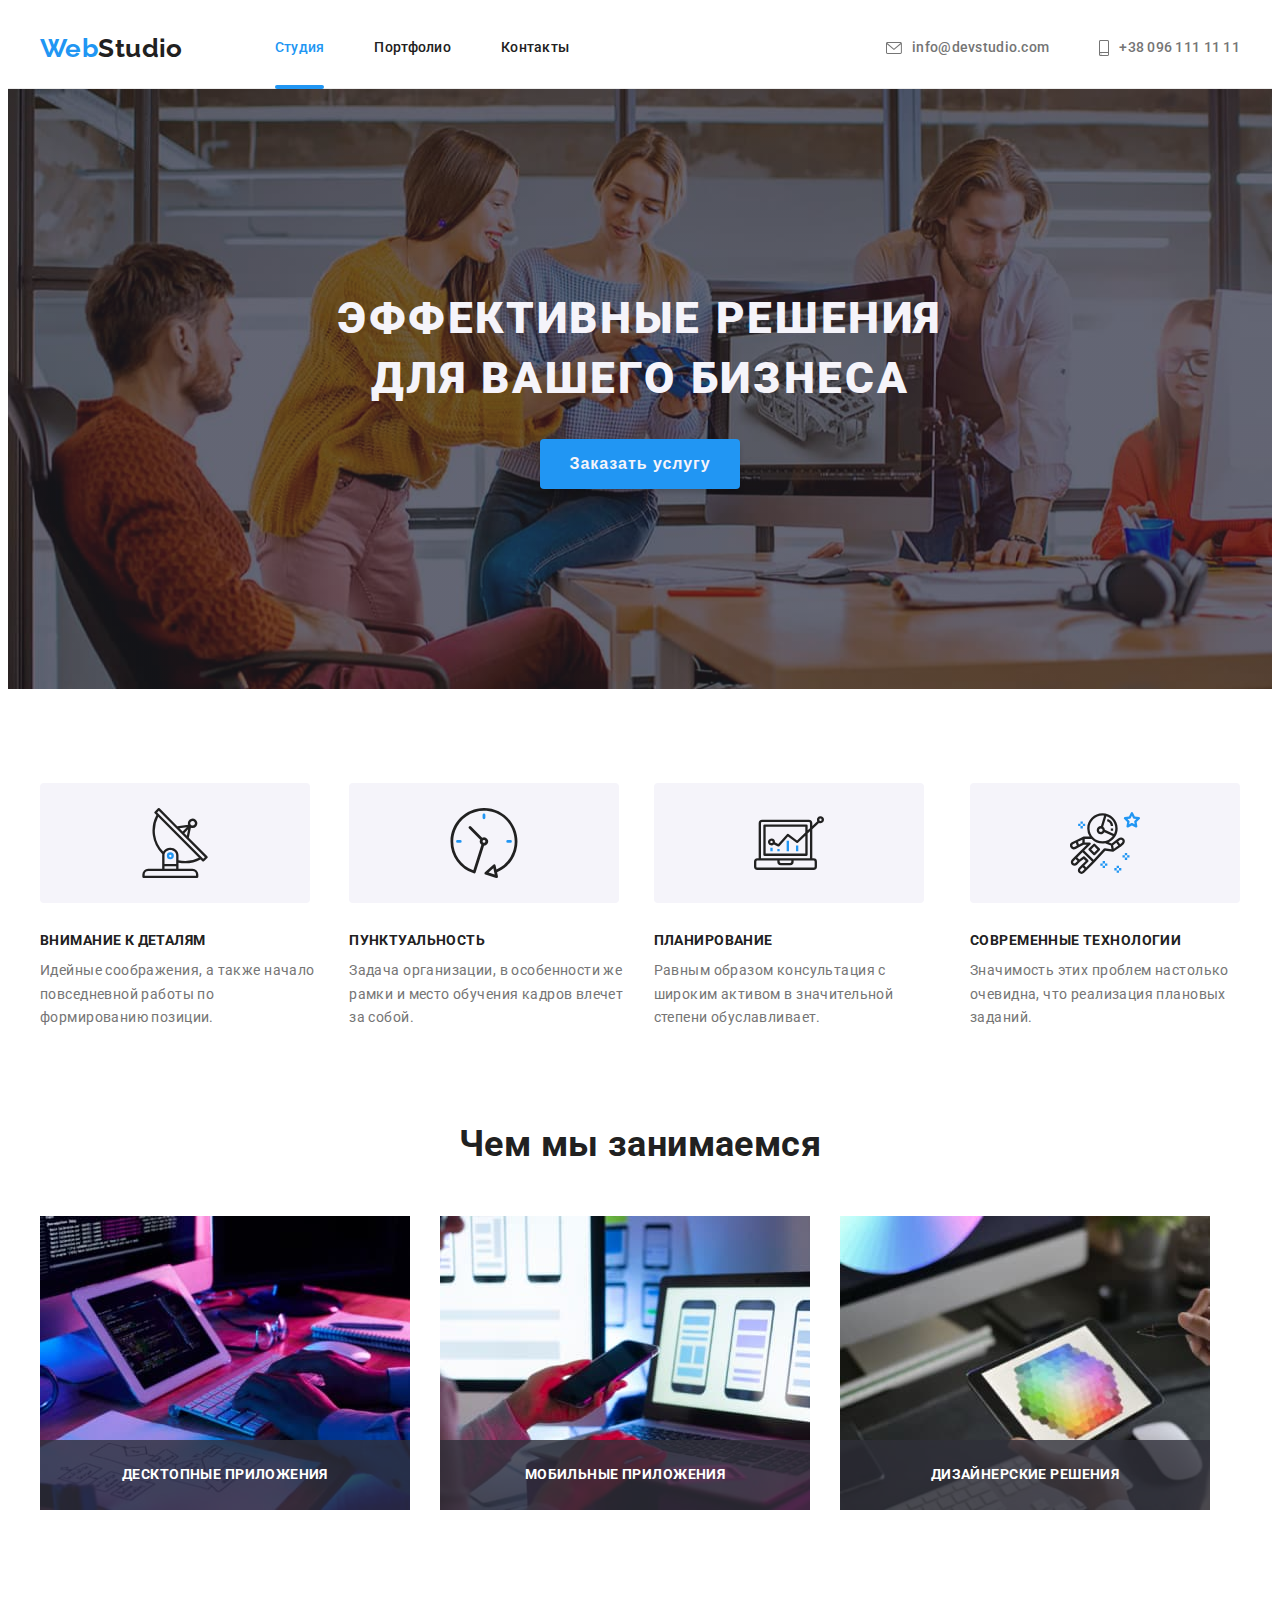
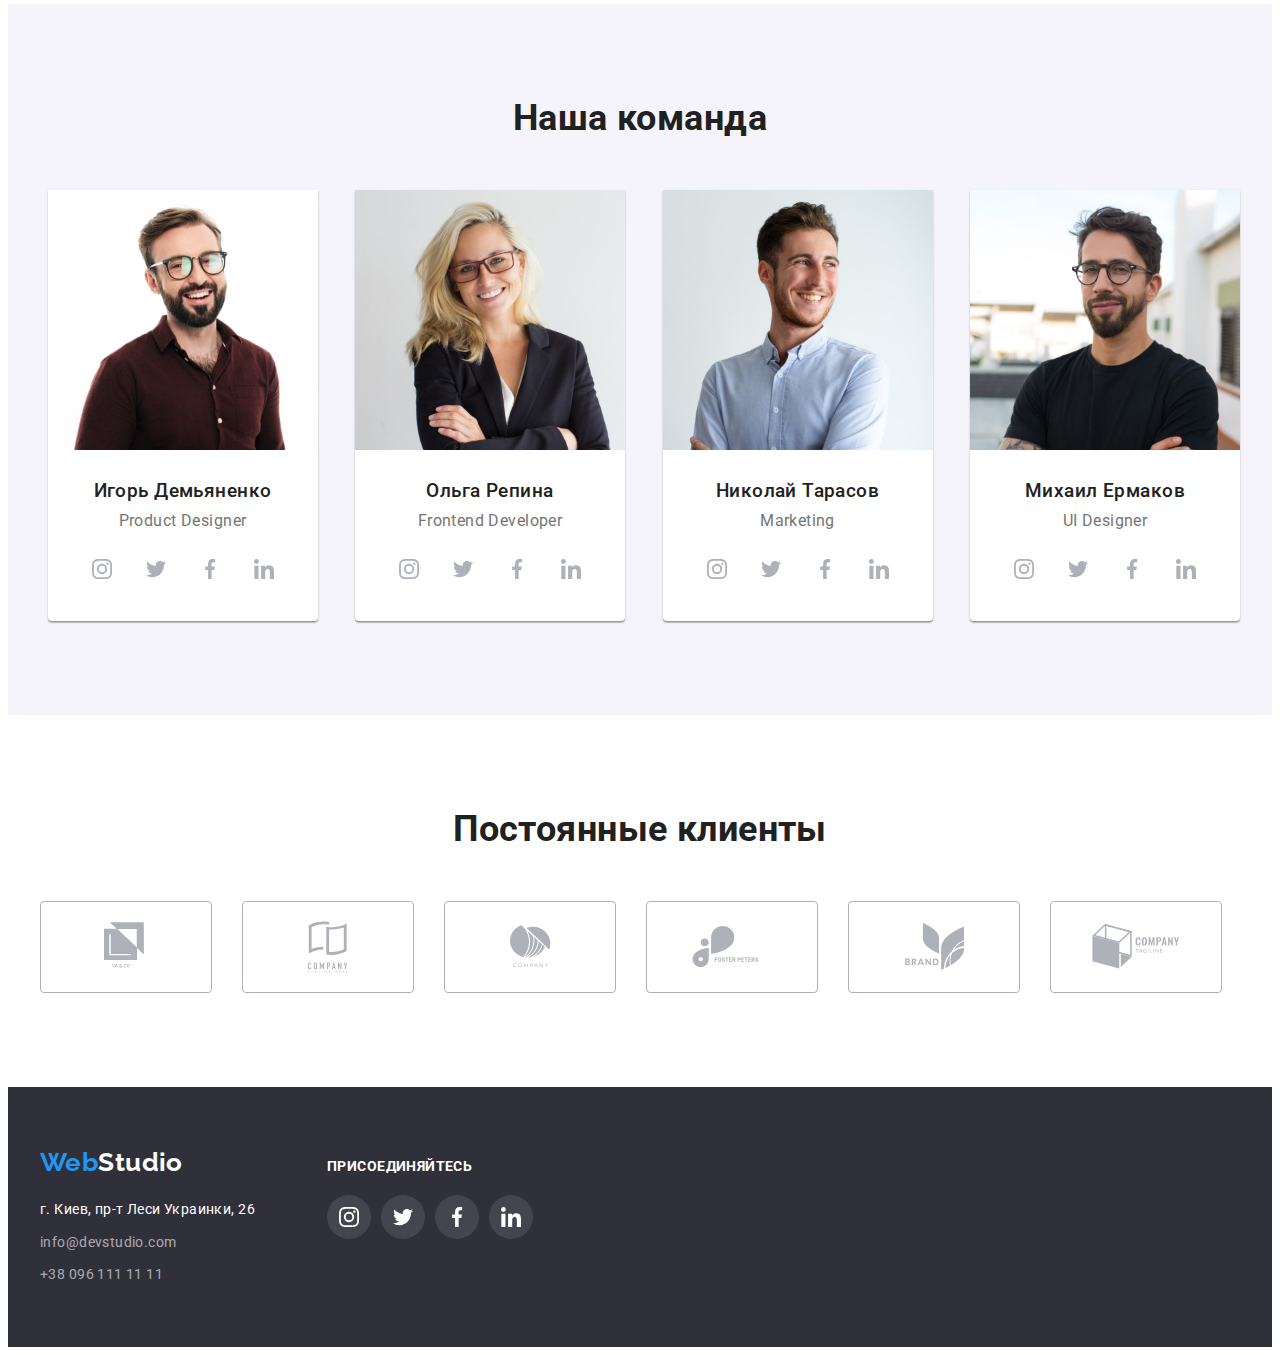
==== index.html @ ab5f8d40 "add form" ====
<!DOCTYPE html>
<html lang="ru">
<head>
    <meta charset="UTF-8">
    <meta name="viewport" content="width=device-width, initial-scale=1.0">
    <title>WebStudio</title>
    <link rel="stylesheet" href="https://cdnjs.cloudflare.com/ajax/libs/modern-normalize/1.0.0/modern-normalize.min.css"
        integrity="sha512-ISS7cAi1PEhQ8jnbJpJZMd29NlhNj4AWYyLOSp2CE/CsHxTCu+r+t0D2yoJudVrd0/8fTVPUVDzY5Tvli75u/g=="
        crossorigin="anonymous" />
    <link rel="preconnect" href="https://fonts.gstatic.com">
    <link href="https://fonts.googleapis.com/css2?family=Raleway:wght@700&family=Roboto:wght@400;500;700;900&display=swap"
        rel="stylesheet">
    <link rel="stylesheet" href="./css/style.css">    
</head>
<body>
    <!-- Шапка сайта  -->
    <header class="header">
        <div class="container">
            <nav class="main-nav">
                <a class="logo link" href="./index.html"><span class="accent">Web</span>Studio</a>
                <ul class="site-nav list">
                    <li class="item"><a class="current link" href="./index.html">Студия</a></li>
                    <li class="item"><a class="link" href="./portfolio.html">Портфолио</a></li>
                    <li class="item"><a class="link" href="">Контакты</a></li>
                </ul>
            </nav>
            <ul class="site-nav list contacts">
                <li class="item"><a class="link" href="mailto:info@devstudio.com">
                        <svg class="icon" width="16" height="12">
                            <use href="./images/symbol-defs.svg#icon-envelope"></use>
                        </svg> info@devstudio.com</a></li>
                <li class="item"><a class="link" href="tel:+380961111111">
                    <svg class="icon" width="10" height="16">
                        <use href="./images/symbol-defs.svg#icon-smartphone"></use>
                    </svg>+38 096 111 11 11</a></li>                
            </ul>
        </div>
    </header>
        <main>
            <!-- Герой -->
            <section class="hero">
                <div class="container">            
                    <h1 class="hero-title">Эффективные решения для вашего бизнеса</h1>
                    <button class="button" data-modal-open>Заказать услугу</button>
                </div>
            </section>
            <!-- Особенности -->
            <section class="features section">
                <div class="features container">
                    <h2 class="visually-hidden">Наши особенности</h2>
                    <ul class="features list">
                        <li class="features item">
                            <div class="features-icon">
                                <svg class="icon" width="70" height="70">
                                    <use href="./images/symbol-defs.svg#icon-antenna"></use>
                                </svg>
                            </div>
                            <h3 class="features title">Внимание к деталям</h3>
                            <p class="features description">Идейные соображения, а также начало повседневной работы по формированию
                                позиции.</p>
                        </li>
                        <li class="features item">
                            <div class="features-icon">
                                <svg class="icon" width="70" height="70">
                                    <use href="./images/symbol-defs.svg#icon-clock"></use>
                                </svg>
                            </div>
                            <h3 class="features title">Пунктуальность</h3>
                            <p class="features description">Задача организации, в особенности же рамки и место обучения кадров
                                влечет за собой.</p>
                        </li>
                        <li class="features item">
                            <div class="features-icon">
                                <svg class="icon width="70" height="70">
                                    <use href="./images/symbol-defs.svg#icon-diagram"></use>
                                </svg>
                            </div>
                            <h3 class="features title">Планирование</h3>
                            <p class="features description">Равным образом консультация с широким активом в значительной степени
                                обуславливает.
                            </p>
                        </li>
                        <li class="features item">
                            <div class="features-icon">
                                <svg class="icon" width="70" height="70">
                                    <use href="./images/symbol-defs.svg#icon-astronaut"></use>
                                </svg>
                            </div>
                            <h3 class="features title">Современные технологии</h3>
                            <p class="features description">Значимость этих проблем настолько очевидна, что реализация плановых
                                заданий.</p>
                        </li>
                    </ul>
                </div>
            </section>
            <!-- Чем мы занимаемся -->
            <section class="work-section">
                <div class="container">
                    <h2>Чем мы занимаемся</h2>
                    <ul class="work list">
                        <li class="work item">
                            <a class="link" href="">
                                <img src="./images/box1.jpg" alt="Разработка сценариев" width="370" height="294">
                                <div class="overlay">
                                    <p class="work-description">Десктопные приложения</p>
                                </div>
                            </a>
                        </li>
                        <li class="work item">
                            <a href="">
                                <img src="./images/box2.jpg" alt="Адаптивная верстка" width="370" height="294">
                                <div class="overlay">
                                    <p class="work-description">Мобильные приложения</p>
                                </div>
                            </a>
                        </li>
                        <li class="work item">
                            <a href="">
                                <img src="./images/box3.jpg" alt="Цветокоррекция" width="370" height="294">
                                <div class="overlay">
                                    <p class="work-description">Дизайнерские решения</p>
                                </div>
                            </a>
                        </li>
                    </ul>
                </div>
            </section>
            <!-- Наша команда -->
            <section class="team section">
                <div class="container">
                    <h2 class="heading">Наша команда</h2>
                    <ul class="team list">
                        <li class="team-item">
                            <img src="./images/img1.jpg" alt="фото Игоря Демьяненко" width="270" height="260">
                            <h3 class="team-title">Игорь Демьяненко</h3>
                            <p class="team-description">Product Designer</p>
                            <ul class="social list">
                                <li><a class="link" href="">
                                        <svg class="icon">
                                            <use href="./images/symbol-defs.svg#icon-instagram"></use>
                                        </svg>
                                    </a></li>
                                <li><a class="link" href="">
                                        <svg class="icon">
                                            <use href="./images/symbol-defs.svg#icon-twitter"></use>
                                        </svg>
                                    </a></li>
                                <li><a class="link" href="">
                                        <svg class="icon">
                                            <use href="./images/symbol-defs.svg#icon-facebook"></use>
                                        </svg>
                                    </a></li>
                                <li><a class="link" href="">
                                        <svg class="icon">
                                            <use href="./images/symbol-defs.svg#icon-linkedin"></use>
                                        </svg>
                                    </a></li>
                            </ul>
                        </li>
                        <li class="team-item">
                            <img src="./images/img2.jpg" alt="фото Ольги Репиной" width="270" height="260">
                            <h3 class="team-title">Ольга Репина</h3>
                            <p class="team-description">Frontend Developer</p>
                            <ul class="social list">
                                <li><a class="link" href="">
                                        <svg class="icon">
                                            <use href="./images/symbol-defs.svg#icon-instagram"></use>
                                        </svg>
                                    </a></li>
                                <li><a class="link" href="">
                                        <svg class="icon">
                                            <use href="./images/symbol-defs.svg#icon-twitter"></use>
                                        </svg>
                                    </a></li>
                                <li><a class="link" href="">
                                        <svg class="icon">
                                            <use href="./images/symbol-defs.svg#icon-facebook"></use>
                                        </svg>
                                    </a></li>
                                <li><a class="link" href="">
                                        <svg class="icon">
                                            <use href="./images/symbol-defs.svg#icon-linkedin"></use>
                                        </svg>
                                    </a></li>
                            </ul>
                        </li>
                        <li class="team-item">
                            <img src="./images/img3.jpg" alt="фото Николая Тарасова" width="270" height="260">
                            <h3 class="team-title">Николай Тарасов</h3>
                            <p class="team-description">Marketing</p>
                            <ul class="social list">
                                <li><a class="link" href="">
                                        <svg class="icon">
                                            <use href="./images/symbol-defs.svg#icon-instagram"></use>
                                        </svg>
                                    </a></li>
                                <li><a class="link" href="">
                                        <svg class="icon">
                                            <use href="./images/symbol-defs.svg#icon-twitter"></use>
                                        </svg>
                                    </a></li>
                                <li><a class="link" href="">
                                        <svg class="icon">
                                            <use href="./images/symbol-defs.svg#icon-facebook"></use>
                                        </svg>
                                    </a></li>
                                <li><a class="link" href="">
                                        <svg class="icon">
                                            <use href="./images/symbol-defs.svg#icon-linkedin"></use>
                                        </svg>
                                    </a></li>
                            </ul>
                        </li>
                        <li class="team-item">
                            <img src="./images/img4.jpg" alt="фото Михаила Ермакова" width="270" height="260">
                            <h3 class="team-title">Михаил Ермаков</h3>
                            <p class="team-description">UI Designer</p>
                            <ul class="social list">
                                <li><a class="link" href="">
                                        <svg class="icon">
                                            <use href="./images/symbol-defs.svg#icon-instagram"></use>
                                        </svg>
                                    </a></li>
                                <li><a class="link" href="">
                                        <svg class="icon">
                                            <use href="./images/symbol-defs.svg#icon-twitter"></use>
                                        </svg>
                                    </a></li>
                                <li><a class="link" href="">
                                        <svg class="icon">
                                            <use href="./images/symbol-defs.svg#icon-facebook"></use>
                                        </svg>
                                    </a></li>
                                <li><a class="link" href="">
                                        <svg class="icon">
                                            <use href="./images/symbol-defs.svg#icon-linkedin"></use>
                                        </svg>
                                    </a></li>
                            </ul>
                        </li>
                    </ul>
                </div>
            </section>
            <!-- Постоянные клиенты -->
            <section class="section">
                <div class="container">
                    <h2 class="heading">Постоянные клиенты</h2>
                    <ul class="clients list">
                        <li><a class="client link" href="">
                            <svg class="icon" width="44" height="49">
                                <use href="./images/symbol-defs.svg#icon-logo-1"></use>
                            </svg></a>
                        </li>
                        <li><a class="client link" href="">
                            <svg class="icon" width="40" height="52">
                                <use href="./images/symbol-defs.svg#icon-logo-2"></use>
                            </svg></a>
                        </li>
                        <li><a class="client link" href="">
                            <svg class="icon" width="41" height="42.6">
                                <use href="./images/symbol-defs.svg#icon-logo-3"></use>
                            </svg></a>
                        </li>
                        <li><a class="client link" href="">
                            <svg class="icon" width="80" height="42">
                                <use href="./images/symbol-defs.svg#icon-logo-4"></use>
                            </svg></a>
                        </li>
                        <li><a class="client link" href="">
                            <svg class="icon" width="59" height="47">
                                <use href="./images/symbol-defs.svg#icon-logo-5"></use>
                            </svg></a>
                        </li>
                        <li><a class="client link" href="">
                            <svg class="icon" width="88" height="45">
                                <use href="./images/symbol-defs.svg#icon-logo-6"></use>
                            </svg></a>
                        </li>
                    </ul>
                </div>
            </section>
            <!-- Модальное окно -->
            <div class="backdrop is-hidden" data-modal>
                <div class="modal">              
                                 
                    <form action="#" method="post">
                        <h2 class="form-title">Оставьте свои данные, мы вам перезвоним</h2>
                        <label class="form-label">
                            <span>Имя</span>
                            <input type="text">
                        </label>
                        <label for="" class="form-label">
                            <span>Телефон</span>
                            <input type="tel" name="" id="">
                        </label>
                        <label class="form-label">
                            <span>Почта</span>
                            <input type="email" name="" id="">
                        </label>
                        <label for="" class="form-label">
                            <span>Комментарий</span>
                            <input type="text" name="" id="">
                        </label>
                    </form>
                
                    <button class="btn-close" data-modal-close>
                        <svg class="icon" width="11" height="11">
                            <use href="./images/symbol-defs.svg#icon-close"></use>
                        </svg>
                    </button>
                    
                </div>
            </div>
        </main>
        <!-- Подвал сайта -->
    <footer class="footer indent">
        <div class="container">
            <div>
            <a class="logo link footer" href="./index.html"><span class="accent">Web</span>Studio</a>
                <ul class="footer list contacts">
                    <li>
                        <address>г. Киев, пр-т Леси Украинки, 26</address>
                    </li>
                    <li>
                        <a class="link" href="mailto:info@devstudio.com">info@devstudio.com</a>
                    </li>
                    <li>
                        <a class="link" href="tel:+380961111111">+38 096 111 11 11</a>
                    </li>              
                </ul>
                </div>
                <div class="join">
                    <p class="title">присоединяйтесь</p>
                    <ul class="social list">
                        <li><a class="link" href="">
                                <svg class="icon">
                                    <use href="./images/symbol-defs.svg#icon-instagram"></use>
                                </svg>
                            </a></li>
                        <li><a class="link" href="">
                                <svg class="icon">
                                    <use href="./images/symbol-defs.svg#icon-twitter"></use>
                                </svg>
                            </a></li>
                        <li><a class="link" href="">
                                <svg class="icon">
                                    <use href="./images/symbol-defs.svg#icon-facebook"></use>
                                </svg>
                            </a></li>
                        <li><a class="link" href="">
                                <svg class="icon">
                                    <use href="./images/symbol-defs.svg#icon-linkedin"></use>
                                </svg>
                            </a></li>
                    </ul>
                </div>
            </div>
    </footer> 
    <script src="./app/modal.js"></script>
</body>
</html>
---- css/style.css ----
:root {
  --primary-text-color: #757575;
  --title-text-color: #212121;
  --accent-color: #2196f3;
  --primary-bg-color: #ffffff;
  --secondary-bg-color: #f5f4fa;
  --accent-bg-color: #2f303a;
  --primary-font-family: 'Roboto', sans-serif;
  --logo-font-family: 'Raleway', sans-serif;
  --animation-timing-function: cubic-bezier(0.4, 0, 0.2, 1);
  --animation-time: 250ms;
}

body {
  color: var(--primary-text-color);
  background-color: var(--primary-bg-color);
  font-family: var(--primary-font-family);
  font-weight: 400;
  font-size: 14px;
  letter-spacing: 0.03em;
}

h1 {
  margin: 0px;

  font-weight: 900;
  font-size: 44px;
  line-height: 1.36;
  text-align: center;
  letter-spacing: 0.06em;
  text-transform: uppercase;

  color: var(--secondary-bg-color);
}

h2 {
  margin: 0px;

  font-weight: 700;
  font-size: 36px;
  line-height: 1.16;
  text-align: center;

  color: var(--title-text-color);
}

h3 {
  margin: 0px;
}

p {
  margin: 0px;
}

img {
  display: block;
  max-width: 100%;
  height: auto;
}

.link {
  color: inherit;
  text-decoration: none;
  cursor: pointer;
}

.list {
  list-style: none;
  padding: 0px;
  margin: 0px;
}

.visually-hidden {
  position: absolute;
  clip: rect(0 0 0 0);
  width: 1px;
  height: 1px;
  margin: -1px;
}

.container {
  margin-left: auto;
  margin-right: auto;
  width: 1200px;
  padding-left: 15px;
  padding-right: 15px;
}

.icon {
  display: inline-flex;
  margin: auto;
  fill: currentColor;
}

.section {
  padding-top: 94px;
  padding-bottom: 94px;
}

/* logo */

.logo {
  margin-right: 92px;

  font-family: var(--logo-font-family);
  font-weight: 700;
  font-size: 26px;
  line-height: 1.19;

  color: var(--title-text-color);
}

.accent {
  color: var(--accent-color);
}

/* site-nav */
.header {
  border-bottom: 1px solid #ececec;
}

.header .container {
  display: flex;
  align-items: center;
}

.main-nav {
  display: flex;
  align-items: center;
}

.site-nav {
  display: flex;
}

.site-nav .item:not(:last-child) {
  margin-right: 50px;
}

.site-nav .link {
  position: relative;

  padding-top: 32px;
  padding-bottom: 32px;
  display: inline-flex;

  color: var(--title-text-color);

  font-weight: 500;
  font-size: 14px;
  line-height: 1.14;
  letter-spacing: 0.02em;

  transition-property: color;
  transition-duration: var(--animation-time);
  transition-timing-function: var(--animation-timing-function);
}

.site-nav .link:hover,
.site-nav .link:focus {
  color: var(--accent-color);
}

.current.link {
  color: var(--accent-color);
}

.current::after {
  content: ' ';

  position: absolute;
  z-index: 1;
  left: 0;
  bottom: -1px;

  display: block;
  width: 100%;
  height: 4px;
  background-color: var(--accent-color);
  border-radius: 2px;
}

.contacts .link {
  color: inherit;
}

.contacts .icon {
  margin-right: 10px;
}

.site-nav.contacts {
  display: flex;
  margin-left: auto;
}

/* hero */

.hero {
  max-width: 1600px;
  background-image: linear-gradient(
      rgba(47, 48, 58, 0.4),
      rgba(47, 48, 58, 0.4)
    ),
    url('../images/hero.jpg');
  background-color: #c4c4c4;

  padding-top: 200px;
  padding-bottom: 200px;
  margin-left: auto;
  margin-right: auto;
}

.hero-title {
  margin-left: auto;
  margin-right: auto;
  display: block;
  max-width: 696px;
}

.hero .button {
  display: block;
  margin-top: 30px;
  margin-left: auto;
  margin-right: auto;
}

/* button */

.button {
  width: 200px;
  height: 50px;

  font-weight: 700;
  font-size: 16px;
  line-height: 1.87;
  text-align: center;
  align-items: center;
  letter-spacing: 0.06em;
  color: var(--secondary-bg-color);

  background: var(--accent-color);
  box-shadow: 0px 4px 4px rgba(0, 0, 0, 0.15);
  border-radius: 4px;
  border-color: transparent;

  cursor: pointer;
}

/* features */

.features {
  line-height: 1.71;
}

.features.list {
  display: flex;
  align-items: center;
}

.features.item:not(:last-child) {
  margin-right: 30px;
}

.features-icon {
  display: flex;
  width: 270px;
  height: 120px;
  background-color: var(--secondary-bg-color);
  border-radius: 4px;
  margin-bottom: 30px;
}

.features-icon .icon {
  margin: auto;
}

.features .title {
  margin-bottom: 10px;
  font-size: inherit;
  font-weight: 700;
  line-height: 1.14;
  text-transform: uppercase;
  color: var(--title-text-color);
}

.features .description {
  margin-top: 0px;
}

/* work */

.work-section {
  padding-bottom: 94px;
}

.work.list {
  margin-top: 50px;
  display: flex;
}

.work.item {
  position: relative;
  margin-left: auto;
  margin-right: 30px;
}

.overlay {
  position: absolute;
  display: block;
  left: 0;
  bottom: 0;
  width: 100%;
}

.work .overlay {
  display: inline-flex;
  height: 70px;
  background: rgba(47, 48, 58, 0.8);
  align-items: center;
}

.work-description {
  display: block;
  font-weight: 700;
  font-size: 14px;
  line-height: 1.14;
  text-align: center;
  text-transform: uppercase;
  color: var(--primary-bg-color);
  margin: auto;
}

/* team */

.team {
  background-color: var(--secondary-bg-color);
  font-size: 16px;
  line-height: 1.18;
  text-align: center;
}

.heading {
  margin-bottom: 50px;
}

.team.list {
  display: flex;
}

.team-item {
  margin-left: auto;
  background-color: var(--primary-bg-color);
  box-shadow: 0px 1px 3px rgba(0, 0, 0, 0.12), 0px 1px 1px rgba(0, 0, 0, 0.14),
    0px 2px 1px rgba(0, 0, 0, 0.2);
  border-radius: 0px 0px 4px 4px;
}

.team-item:not(:last-child) {
  margin-left: auto;
  margin-right: 30px;
}

.team-title {
  margin-top: 30px;
  background-color: transparent;
  font-weight: 500;
  color: var(--title-text-color);
}

.team-description {
  margin: 10px auto 16px;
}

.social {
  margin-bottom: 30px;
  display: flex;
  justify-content: center;
}

.social .link {
  display: inline-flex;
  width: 44px;
  height: 44px;
  border-radius: 50%;
  color: #afb1b8;

  transition-property: color background-color;
  transition-duration: var(--animation-time);
  transition-timing-function: var(--animation-timing-function);
}

.social .link:hover,
.social .link:focus {
  background-color: var(--accent-color);
  color: var(--primary-bg-color);
}

.social > li:not(:last-child) {
  margin-right: 10px;
}

.social .icon {
  height: 20px;
  width: 20px;
}

/* clients */

.clients {
  display: flex;
}

.client {
  display: inline-flex;
  width: 170px;
  height: 90px;
  color: #afb1b8;
  border: 1px solid #afb1b8;
  border-radius: 4px;

  transition-property: border color;
  transition-duration: var(--animation-time);
  transition-timing-function: var(--animation-timing-function);
}

.clients > li:not(:last-child) {
  margin-right: 30px;
}

.client:hover,
.client:focus {
  border: 1px solid var(--accent-color);
  color: var(--accent-color);
}

/* footer */

.footer {
  background-color: var(--accent-bg-color);
  color: var(--primary-bg-color);
}

.footer.indent {
  padding-top: 60px;
  padding-bottom: 60px;
}

.footer .container {
  display: flex;
}

.logo.footer {
  display: block;
}

.footer.contacts {
  margin-top: 20px;
  margin-right: 72px;
  line-height: 1.71;
  color: rgba(255, 255, 255, 0.6);
}

.footer.contacts > li:not(:last-child) {
  margin-bottom: 9px;
}

address {
  font-style: inherit;
  color: var(--primary-bg-color);
}

.join {
  margin-top: 12px;
}

.join .title {
  margin-bottom: 20px;
  font-weight: 700;
  font-size: 14px;
  line-height: 1.14;
  text-transform: uppercase;
}

.join .link {
  background: rgba(255, 255, 255, 0.1);
}

.join .icon {
  color: var(--primary-bg-color);
}

/* portfolio */

/* filters */

.filter.list {
  display: flex;
  justify-content: center;
}

.filter.list > li:not(:last-child) {
  margin-right: 8px;
}

.filter-btn {
  padding: 6px 22px;
  margin-left: auto;
  font-family: Roboto;
  font-weight: 500;
  font-size: 16px;
  line-height: 1.62;
  text-align: center;

  color: var(-title-text-color);

  background-color: var(--secondary-bg-color);
  border-radius: 4px;

  border: none;

  cursor: pointer;

  transition-property: color background-color;
  transition-duration: var(--animation-time);
  transition-timing-function: var(--animation-timing-function);
}

.filter-btn:hover,
.filter-btn:focus {
  color: var(--primary-bg-color);
  background-color: var(--accent-color);
  box-shadow: 0px 3px 1px rgba(0, 0, 0, 0.1), 0px 1px 2px rgba(0, 0, 0, 0.08),
    0px 2px 2px rgba(0, 0, 0, 0.12);
}

.portfolio.list {
  margin-top: 50px;
  display: flex;
  flex-wrap: wrap;
}

.portfolio-item {
  display: block;
  width: calc((100% - 60px) / 3);
  /* outline: 1px solid #eeeeee; */
  background-color: var(--primary-bg-color);
  margin-right: 30px;
  margin-bottom: 30px;
  margin-top: auto;
  margin-left: auto;
  transition-property: box-shadow;
  transition-duration: var(--animation-time);
  transition-timing-function: var(--animation-timing-function);
}

.portfolio-item:nth-child(3n) {
  margin-right: 0px;
}

.portfolio-item:nth-last-child(-n + 3) {
  margin-bottom: 0px;
}

.thumb {
  position: relative;
  overflow: hidden;
}

.portfolio .overlay {
  display: inline-flex;
  height: 294px;
  vertical-align: center;
  background-color: rgba(33, 150, 243, 0.9);
  transform: translateY(100%);
  transition-property: transform;
  transition-duration: var(--animation-time);
  transition-timing-function: var(--animation-timing-function);
}

.overlay-description {
  display: block;
  margin: auto;
  width: 322px;
  height: 168px;

  font-size: 18px;
  line-height: 1.56;
  color: var(--primary-bg-color);
}

.portfolio-item:hover,
.portfolio-item:focus {
  box-shadow: 0px 1px 1px rgba(0, 0, 0, 0.12), 0px 4px 4px rgba(0, 0, 0, 0.06),
    1px 4px 6px rgba(0, 0, 0, 0.16);
}

.portfolio-item:hover .overlay,
.portfolio-item:focus .overlay {
  transform: translateY(0);
}

.project {
  border-bottom: 1px solid #eeeeee;
  border-left: 1px solid #eeeeee;
  border-right: 1px solid #eeeeee;
  padding: 20px 24px;
}

.portfolio .title {
  text-align: left;
  font-weight: 700;
  font-size: 18px;
  line-height: 2;
  letter-spacing: 0.06em;
  color: var(--title-text-color);
}

.portfolio .descriotion {
  margin-top: 4px;
  margin-bottom: 0px;
  font-size: 16px;
  line-height: 1.87;
}

/*Modal window*/

.backdrop {
  position: fixed;
  top: 0;
  left: 0;
  width: 100%;
  height: 100%;
  background-color: rgba(0, 0, 0, 0.2);

  opacity: 1;

  transition: opacity var(--animation-time) var(--animation-timing-function);
}

.backdrop.is-hidden {
  opacity: 0;
  pointer-events: none;
}

.backdrop.is-hidden .modal {
  transform: translate(-50%, -50%) scale(1.1);
}

.modal {
  position: absolute;
  top: 50%;
  left: 50%;

  width: 528px;
  height: 581px;

  background-color: var(--primary-bg-color);
  box-shadow: 0px 1px 3px rgba(0, 0, 0, 0.12), 0px 1px 1px rgba(0, 0, 0, 0.14),
    0px 2px 1px rgba(0, 0, 0, 0.2);
  border-radius: 4px;

  transform: translate(-50%, -50%) scale(1);

  transition-property: transform;
  transition-duration: var(--animation-time);
  transition-timing-function: var(--animation-timing-function);
}

.btn-close {
  position: absolute;
  display: block;
  margin-top: 8px;
  margin-right: 8px;
  margin-left: auto;
  width: 30px;
  height: 30px;
  cursor: pointer;

  border: 1px solid rgba(0, 0, 0, 0.1);
  box-sizing: border-box;
  border-radius: 50%;
  background-color: transparent;
  align-items: center;

  transition-property: border-color;
  transition-duration: var(--animation-time);
  transition-timing-function: var(--animation-timing-function);
}

.btn-close:hover {
  border-color: var(--accent-color);
  color: var(--accent-color);
}

.form-title {
  font-size: 20px;
  line-height: 1.15;
}

/*Form*/

.form {
}

.form-label {
  display: block;

  margin-left: 40px;
  margin-bottom: 10px;

  font-size: 12px;
  line-height: 1.16;
  letter-spacing: 0.01em;
  color: var(--primary-text-color);
}

label > span {
  display: block;
  margin-bottom: 4px;
}
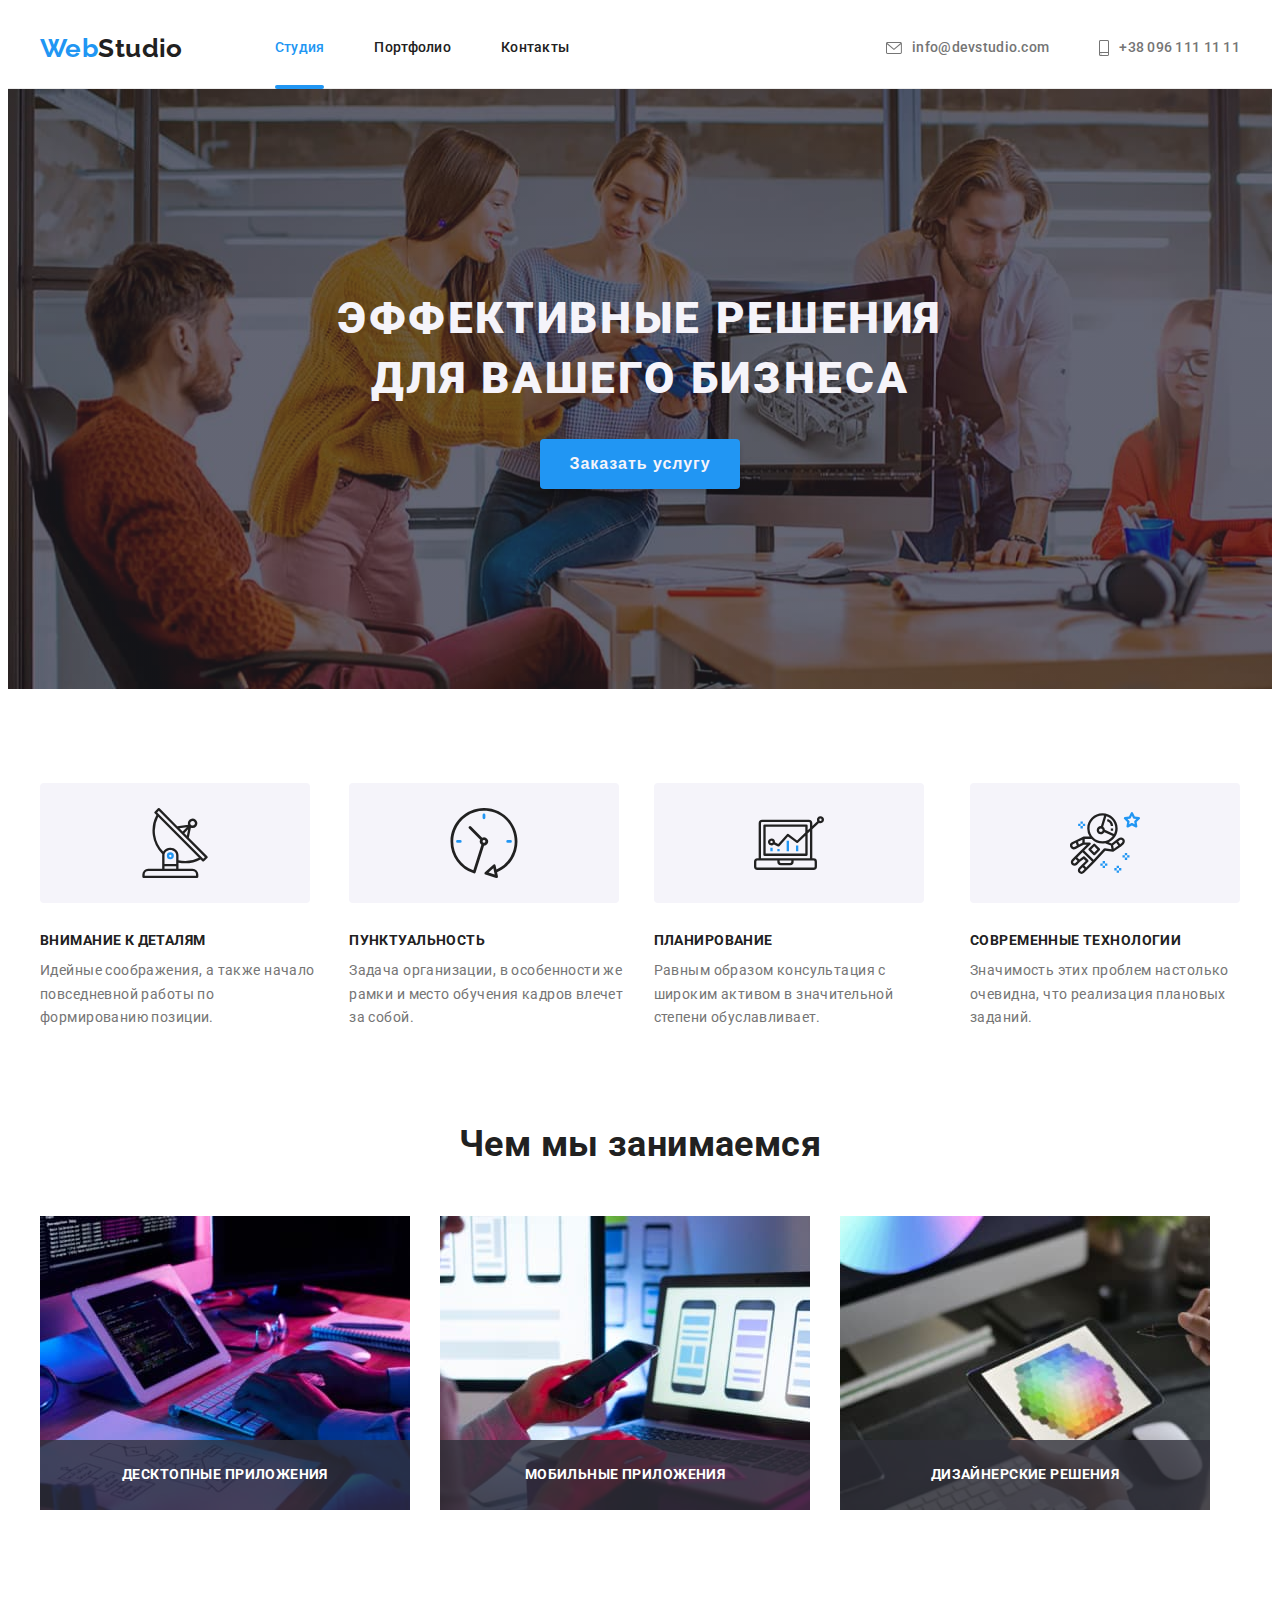
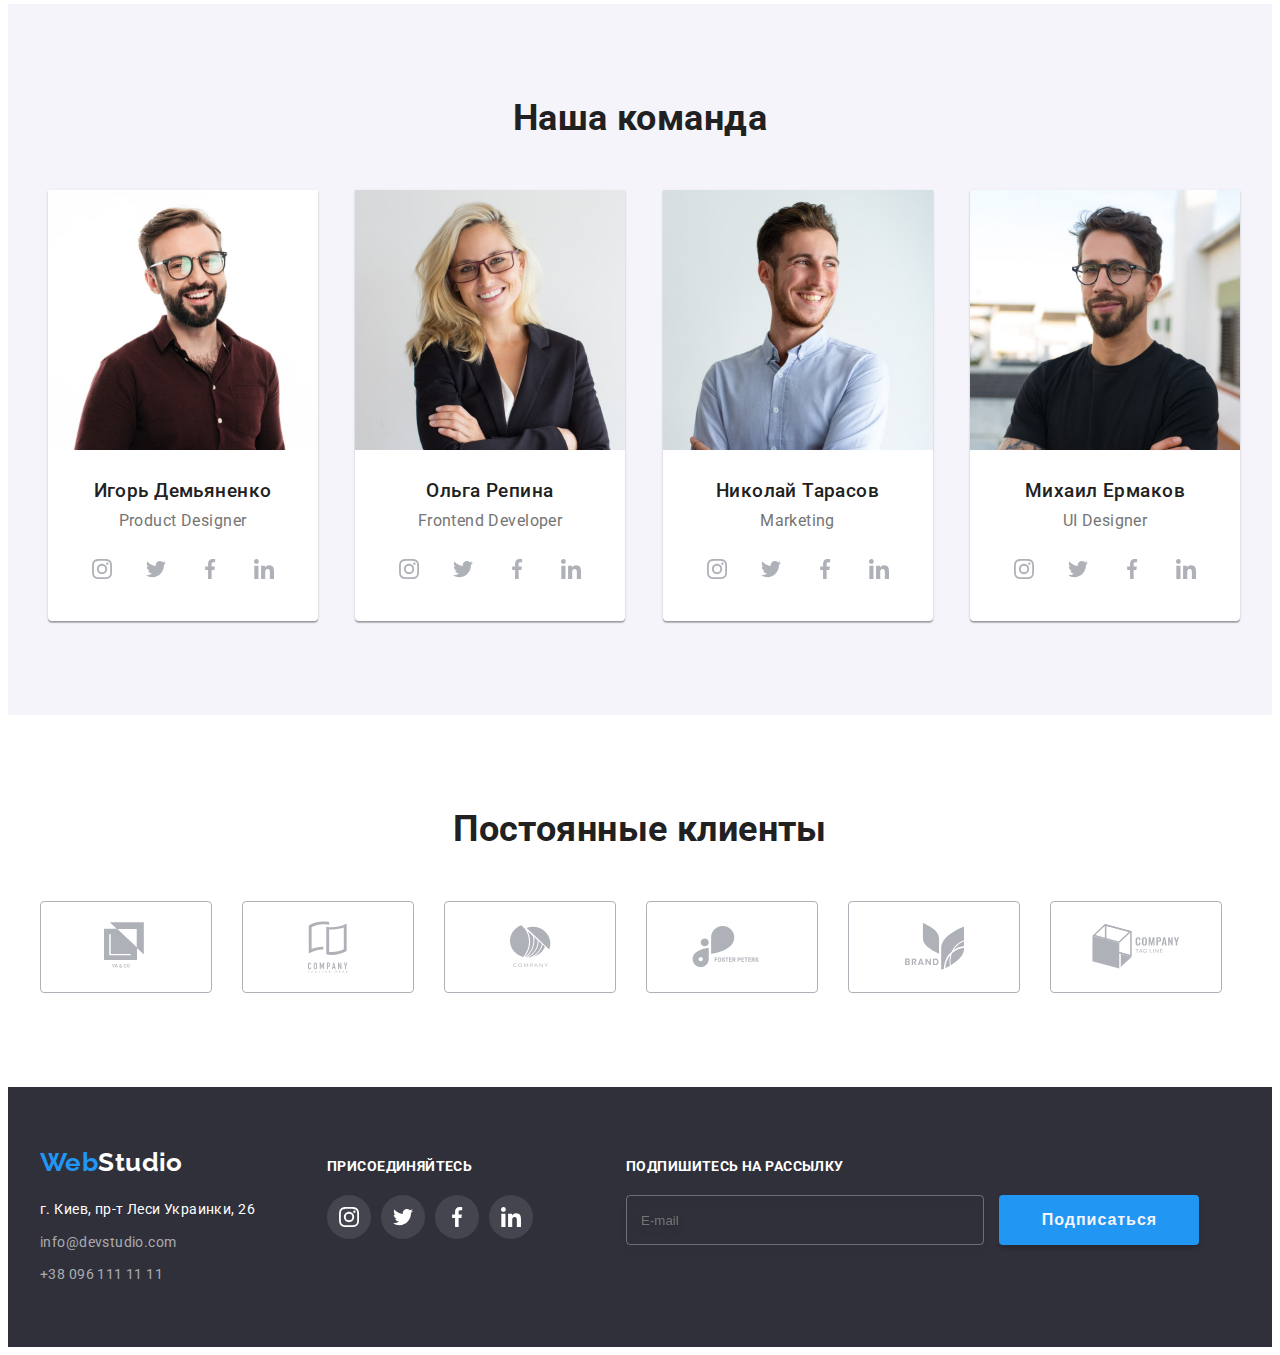
==== commit 35a02e51: "footer" ====
--- a/index.html
+++ b/index.html
@@ -281,34 +281,68 @@
             </section>
             <!-- Модальное окно -->
             <div class="backdrop is-hidden" data-modal>
-                <div class="modal">              
-                                 
-                    <form action="#" method="post">
-                        <h2 class="form-title">Оставьте свои данные, мы вам перезвоним</h2>
-                        <label class="form-label">
-                            <span>Имя</span>
-                            <input type="text">
-                        </label>
-                        <label for="" class="form-label">
-                            <span>Телефон</span>
-                            <input type="tel" name="" id="">
-                        </label>
-                        <label class="form-label">
-                            <span>Почта</span>
-                            <input type="email" name="" id="">
-                        </label>
-                        <label for="" class="form-label">
-                            <span>Комментарий</span>
-                            <input type="text" name="" id="">
-                        </label>
-                    </form>
-                
+            
+                <div class="modal">
                     <button class="btn-close" data-modal-close>
                         <svg class="icon" width="11" height="11">
                             <use href="./images/symbol-defs.svg#icon-close"></use>
                         </svg>
-                    </button>
-                    
+                    </button>                  
+    
+                    <div class="modal-container">        
+
+                        <form action="javascript:void(0);" method="post">
+                            <h2 class="form-title">Оставьте свои данные, мы вам перезвоним</h2>
+                        
+                            <div class="form-data">
+                                <label class="form-label">
+                                    <span>Имя</span>
+                                    <div class="form-input">
+                                        <input type="text" name="name" placeholder=" ">
+                                        <svg class="icon" width="18" height="18">
+                                            <use href="./images/symbol-defs.svg#icon-person"></use>
+                                        </svg>
+                                    </div>
+                                </label>
+                                <label for="" class="form-label">
+                                    <span>Телефон</span>
+                                    <div class="form-input">
+                                        <input type="tel" name="tel" placeholder=" ">
+                                        <svg class="icon" width="18" height="18">
+                                            <use href="./images/symbol-defs.svg#icon-phone"></use>
+                                        </svg>
+                                    </div>
+                                </label>
+                                <label class="form-label">
+                                    <span>Почта</span>
+                                    <div class="form-input">
+                                        <input type="email" name="email" placeholder=" ">
+                                        <svg class="icon" width="18" height="18">
+                                            <use href="./images/symbol-defs.svg#icon-email"></use>
+                                        </svg>
+                                    </div>
+                                </label>
+                                <label for="" class="form-label">
+                                    <span>Комментарий</span>
+                                    <input type="text" name="comment" placeholder="Введите текст">
+                                </label>
+                            </div>
+
+                            <div class="form-checkbox">
+                                <label class="form-label">
+                                    <div class="checkbox">                                       
+                                        <input type="checkbox" name="agreement" class="visually-hidden">
+                                        <div class="checkbox-icon"></div>
+                                        <span>Соглашаюсь с рассылкой и принимаю <a href="./">Условия договора</a></span>
+                                    </div>
+                                </label>
+                            </div>
+                        
+                            <button class="button" type="submit">Отправить</button>
+                        </form>
+            
+                    </div>
+            
                 </div>
             </div>
         </main>
@@ -330,7 +364,7 @@
                 </ul>
                 </div>
                 <div class="join">
-                    <p class="title">присоединяйтесь</p>
+                    <p class="footer-title">присоединяйтесь</p>
                     <ul class="social list">
                         <li><a class="link" href="">
                                 <svg class="icon">
@@ -353,6 +387,11 @@
                                 </svg>
                             </a></li>
                     </ul>
+                </div>
+                <div class="subscription">
+                    <p class="footer-title">Подпишитесь на рассылку</p>
+                    <input type="email" name="email" placeholder="E-mail">
+                    <button class="button" type="submit">Подписаться</button>
                 </div>
             </div>
     </footer> 
--- a/css/style.css
+++ b/css/style.css
@@ -471,9 +471,10 @@
 
 .join {
   margin-top: 12px;
-}
-
-.join .title {
+  margin-right: 93px;
+}
+
+.footer-title {
   margin-bottom: 20px;
   font-weight: 700;
   font-size: 14px;
@@ -487,6 +488,27 @@
 
 .join .icon {
   color: var(--primary-bg-color);
+}
+
+.subscription {
+  margin-top: 12px;
+}
+
+.subscription input {
+  margin-right: 12px;
+
+  width: 358px;
+  height: 50px;
+  background-color: transparent;
+
+  border: 1px solid rgba(255, 255, 255, 0.3);
+  box-sizing: border-box;
+  filter: drop-shadow(0px 4px 4px rgba(0, 0, 0, 0.15));
+  border-radius: 4px;
+}
+
+.subscription input::placeholder {
+  padding-left: 12px;
 }
 
 /* portfolio */
@@ -666,12 +688,16 @@
   transition-timing-function: var(--animation-timing-function);
 }
 
+.modal-container {
+  padding: 40px;
+}
+
 .btn-close {
   position: absolute;
   display: block;
   margin-top: 8px;
   margin-right: 8px;
-  margin-left: auto;
+  margin-left: 490px;
   width: 30px;
   height: 30px;
   cursor: pointer;
@@ -692,20 +718,22 @@
   color: var(--accent-color);
 }
 
+/*Form*/
+
 .form-title {
+  margin-bottom: 12px;
+
   font-size: 20px;
   line-height: 1.15;
 }
 
-/*Form*/
-
-.form {
+.form-data {
+  margin-bottom: 20px;
 }
 
 .form-label {
   display: block;
 
-  margin-left: 40px;
   margin-bottom: 10px;
 
   font-size: 12px;
@@ -718,3 +746,60 @@
   display: block;
   margin-bottom: 4px;
 }
+
+.form-input {
+  position: relative;
+}
+
+.form-data input {
+  display: block;
+  width: 448px;
+  height: 40px;
+  padding-left: 42px;
+  border: 1px solid rgba(33, 33, 33, 0.2);
+  box-sizing: border-box;
+  border-radius: 4px;
+}
+
+.form-data input:focus {
+  outline: none;
+  border-color: var(--accent-color);
+}
+
+.form-data input:focus + .icon {
+  color: var(--accent-color);
+}
+
+.form-input .icon {
+  position: absolute;
+  top: 0;
+  left: 12px;
+  transform: translateY(50%);
+  color: var(--title-text-color);
+}
+
+input[name='comment'] {
+  height: 120px;
+}
+
+.form-checkbox {
+  margin-bottom: 30px;
+}
+
+.checkbox {
+  display: flex;
+  align-items: center;
+}
+
+.checkbox-icon {
+  margin-right: 7px;
+  width: 16px;
+  height: 15px;
+  background-image: url(/images/checkbox.svg);
+  background-size: contain;
+  background-origin: border-box;
+}
+
+input[name='agreement']:checked + .checkbox-icon {
+  background-image: url(/images/check.svg);
+}
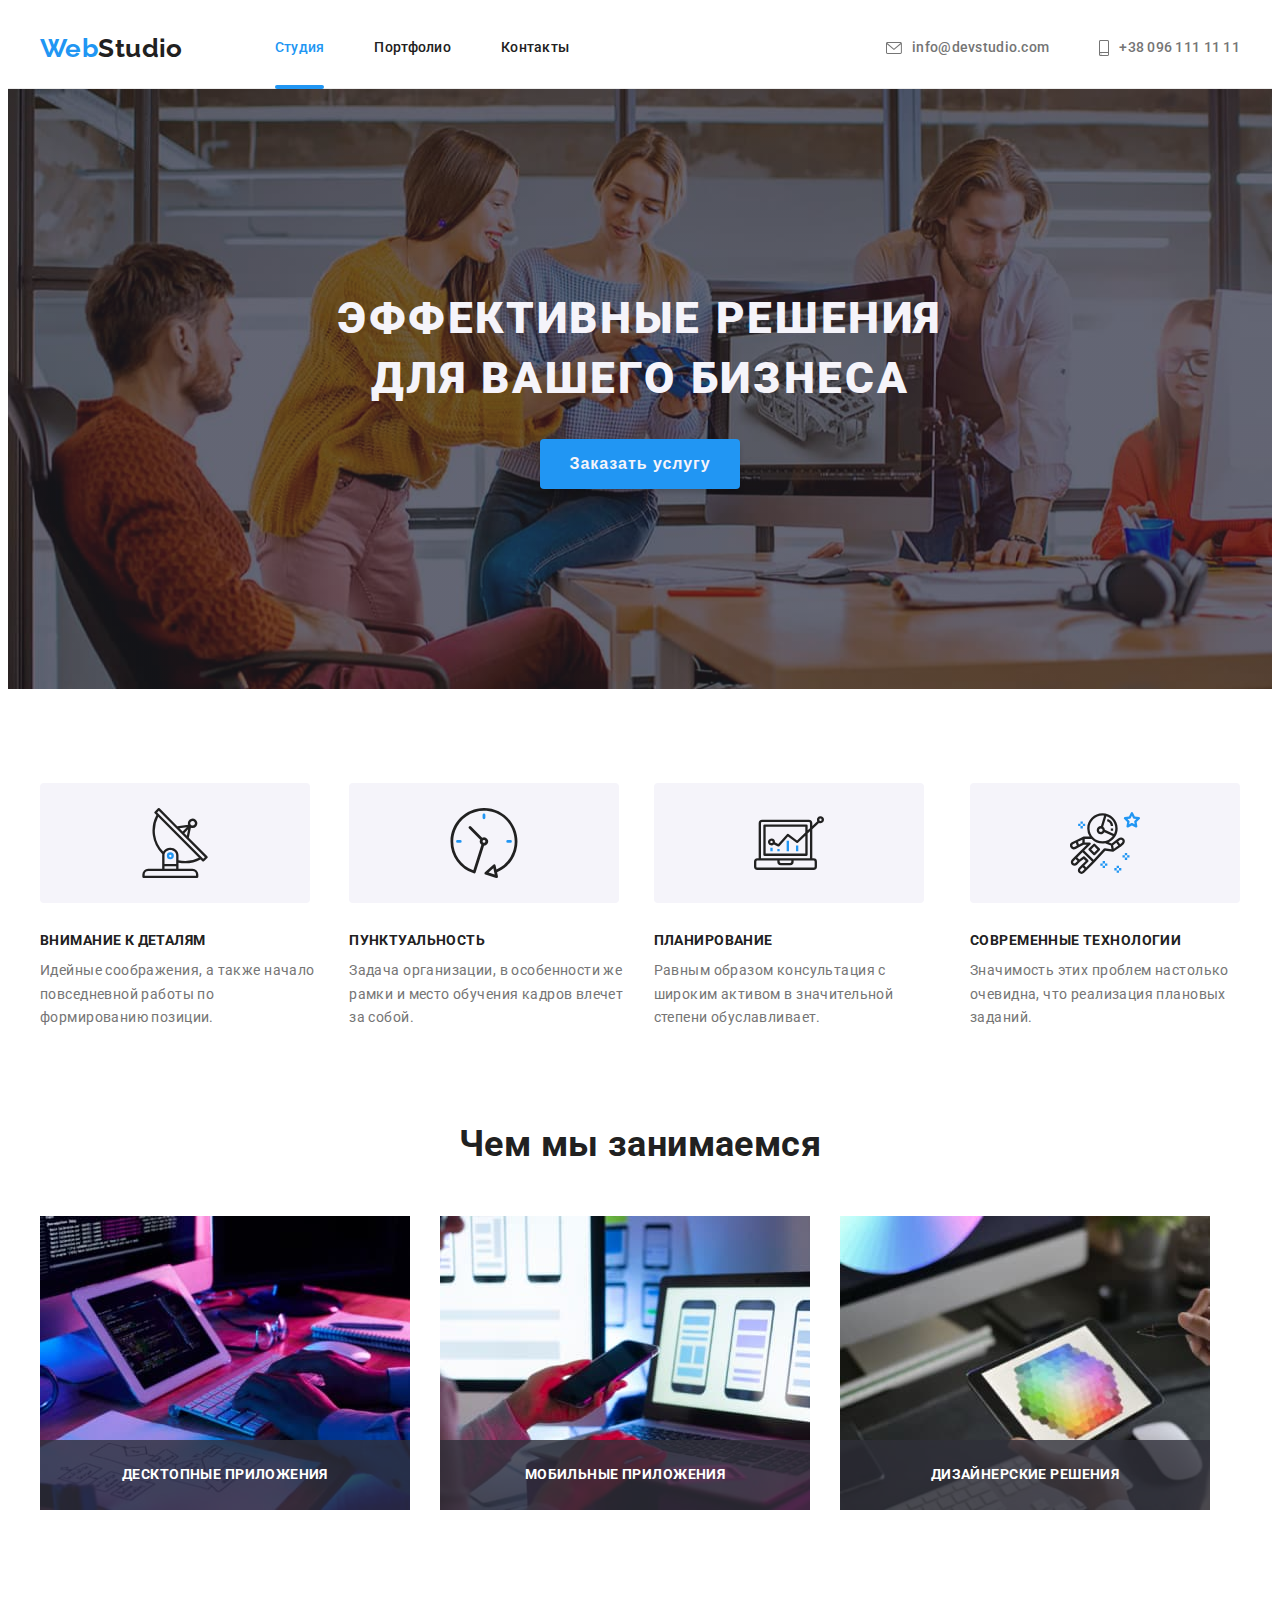
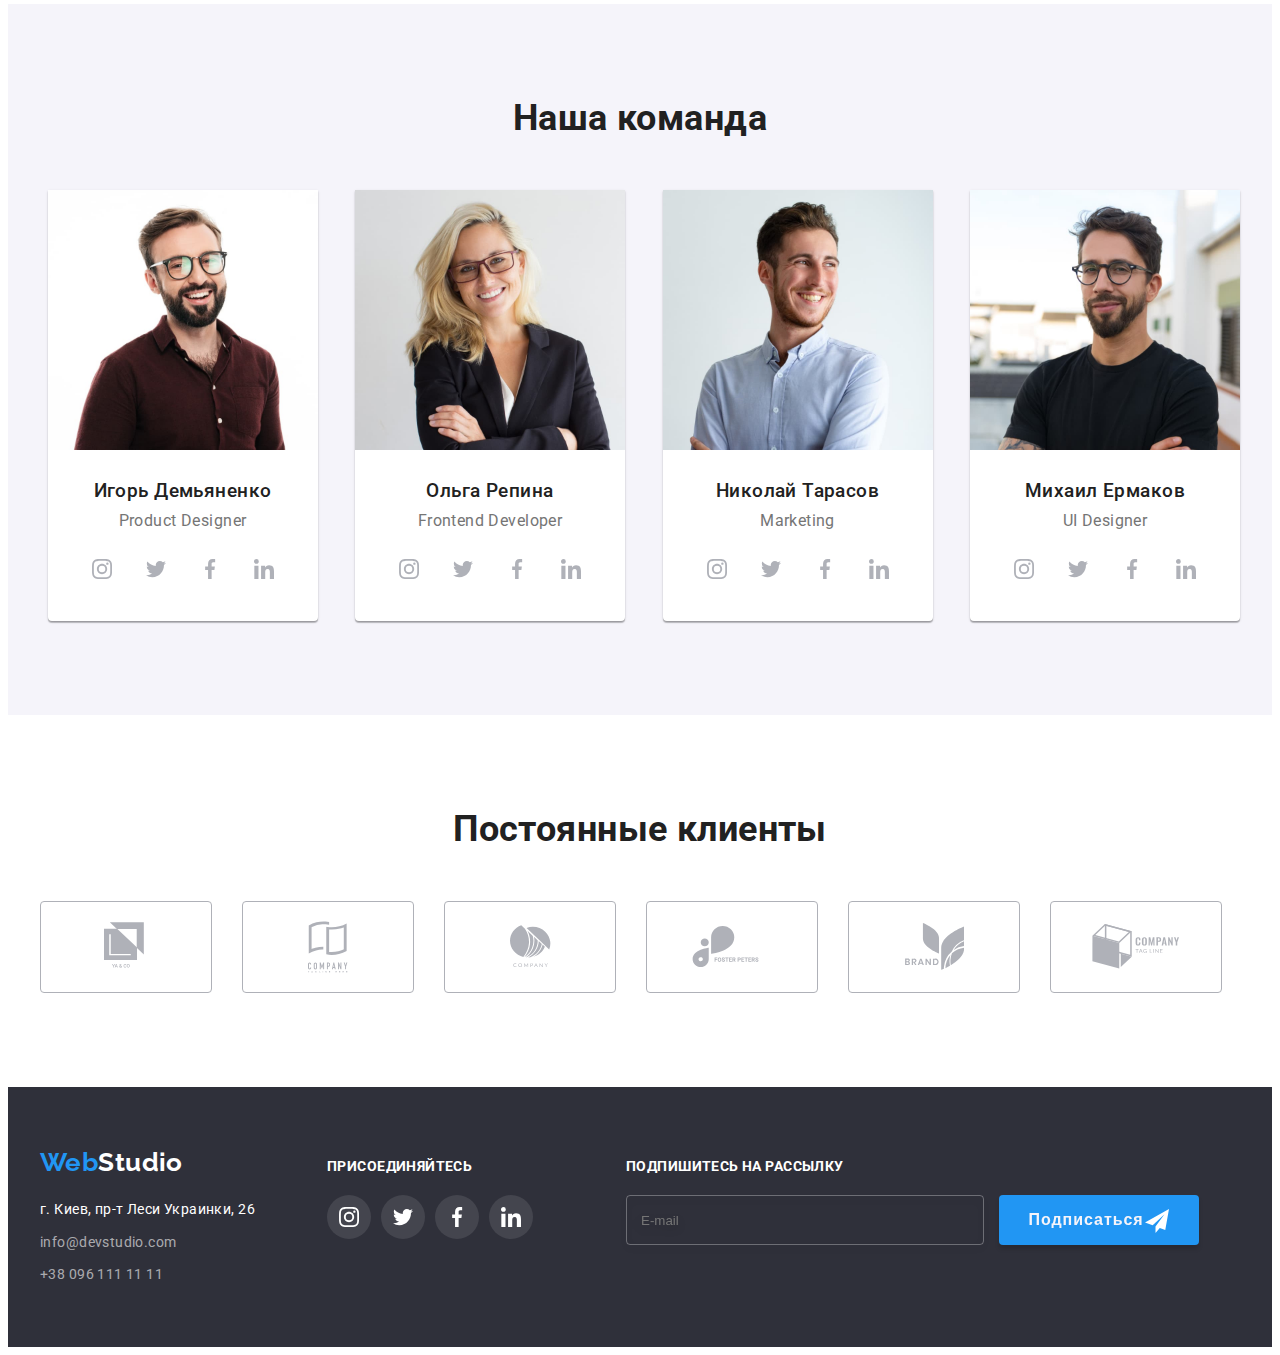
==== commit fe7093da: "flex column" ====
--- a/index.html
+++ b/index.html
@@ -292,6 +292,7 @@
                     <div class="modal-container">        
 
                         <form action="javascript:void(0);" method="post">
+                            <div class="form">
                             <h2 class="form-title">Оставьте свои данные, мы вам перезвоним</h2>
                         
                             <div class="form-data">
@@ -339,6 +340,8 @@
                             </div>
                         
                             <button class="button" type="submit">Отправить</button>
+
+                            </div>
                         </form>
             
                     </div>
--- a/css/style.css
+++ b/css/style.css
@@ -507,6 +507,25 @@
   border-radius: 4px;
 }
 
+.subscription .button {
+  position: relative;
+  text-align: start;
+  padding-left: 27px;
+}
+
+.subscription .button::after {
+  position: absolute;
+  top: 0;
+  right: 28px;
+  transform: translateY(50%);
+  display: block;
+  content: ' ';
+  width: 24px;
+  height: 24px;
+  background-image: url(/images/send.svg);
+  background-size: contain;
+}
+
 .subscription input::placeholder {
   padding-left: 12px;
 }
@@ -752,7 +771,7 @@
 }
 
 .form-data input {
-  display: block;
+  /* display: block; */
   width: 448px;
   height: 40px;
   padding-left: 42px;
@@ -761,12 +780,14 @@
   border-radius: 4px;
 }
 
-.form-data input:focus {
+input:focus,
+input:hover {
   outline: none;
   border-color: var(--accent-color);
 }
 
-.form-data input:focus + .icon {
+.form-data input:focus + .icon,
+.form-data input:hover + .icon {
   color: var(--accent-color);
 }
 
@@ -784,6 +805,8 @@
 
 .form-checkbox {
   margin-bottom: 30px;
+  margin-right: auto;
+  margin-left: auto;
 }
 
 .checkbox {
@@ -798,8 +821,15 @@
   background-image: url(/images/checkbox.svg);
   background-size: contain;
   background-origin: border-box;
+  background-repeat: no-repeat;
 }
 
 input[name='agreement']:checked + .checkbox-icon {
   background-image: url(/images/check.svg);
 }
+
+.form {
+  display: flex;
+  flex-direction: column;
+  align-items: center;
+}
